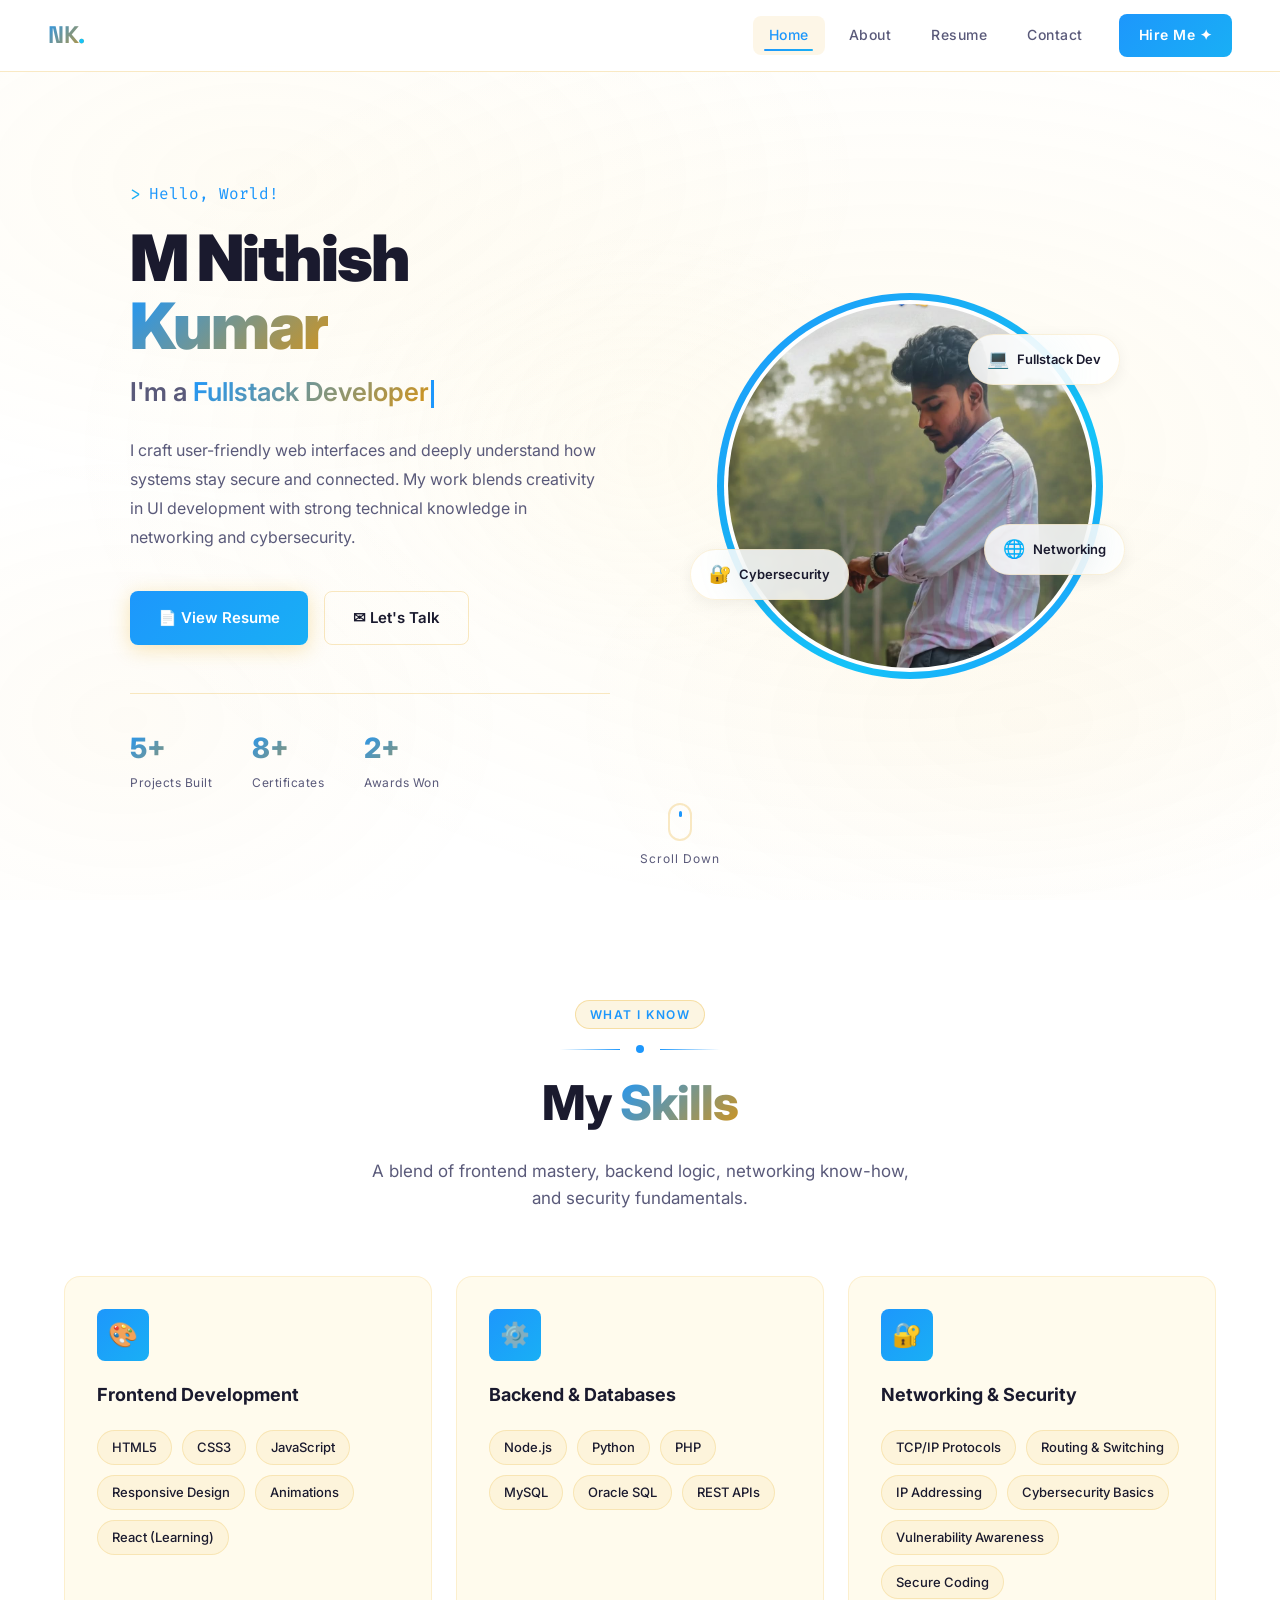
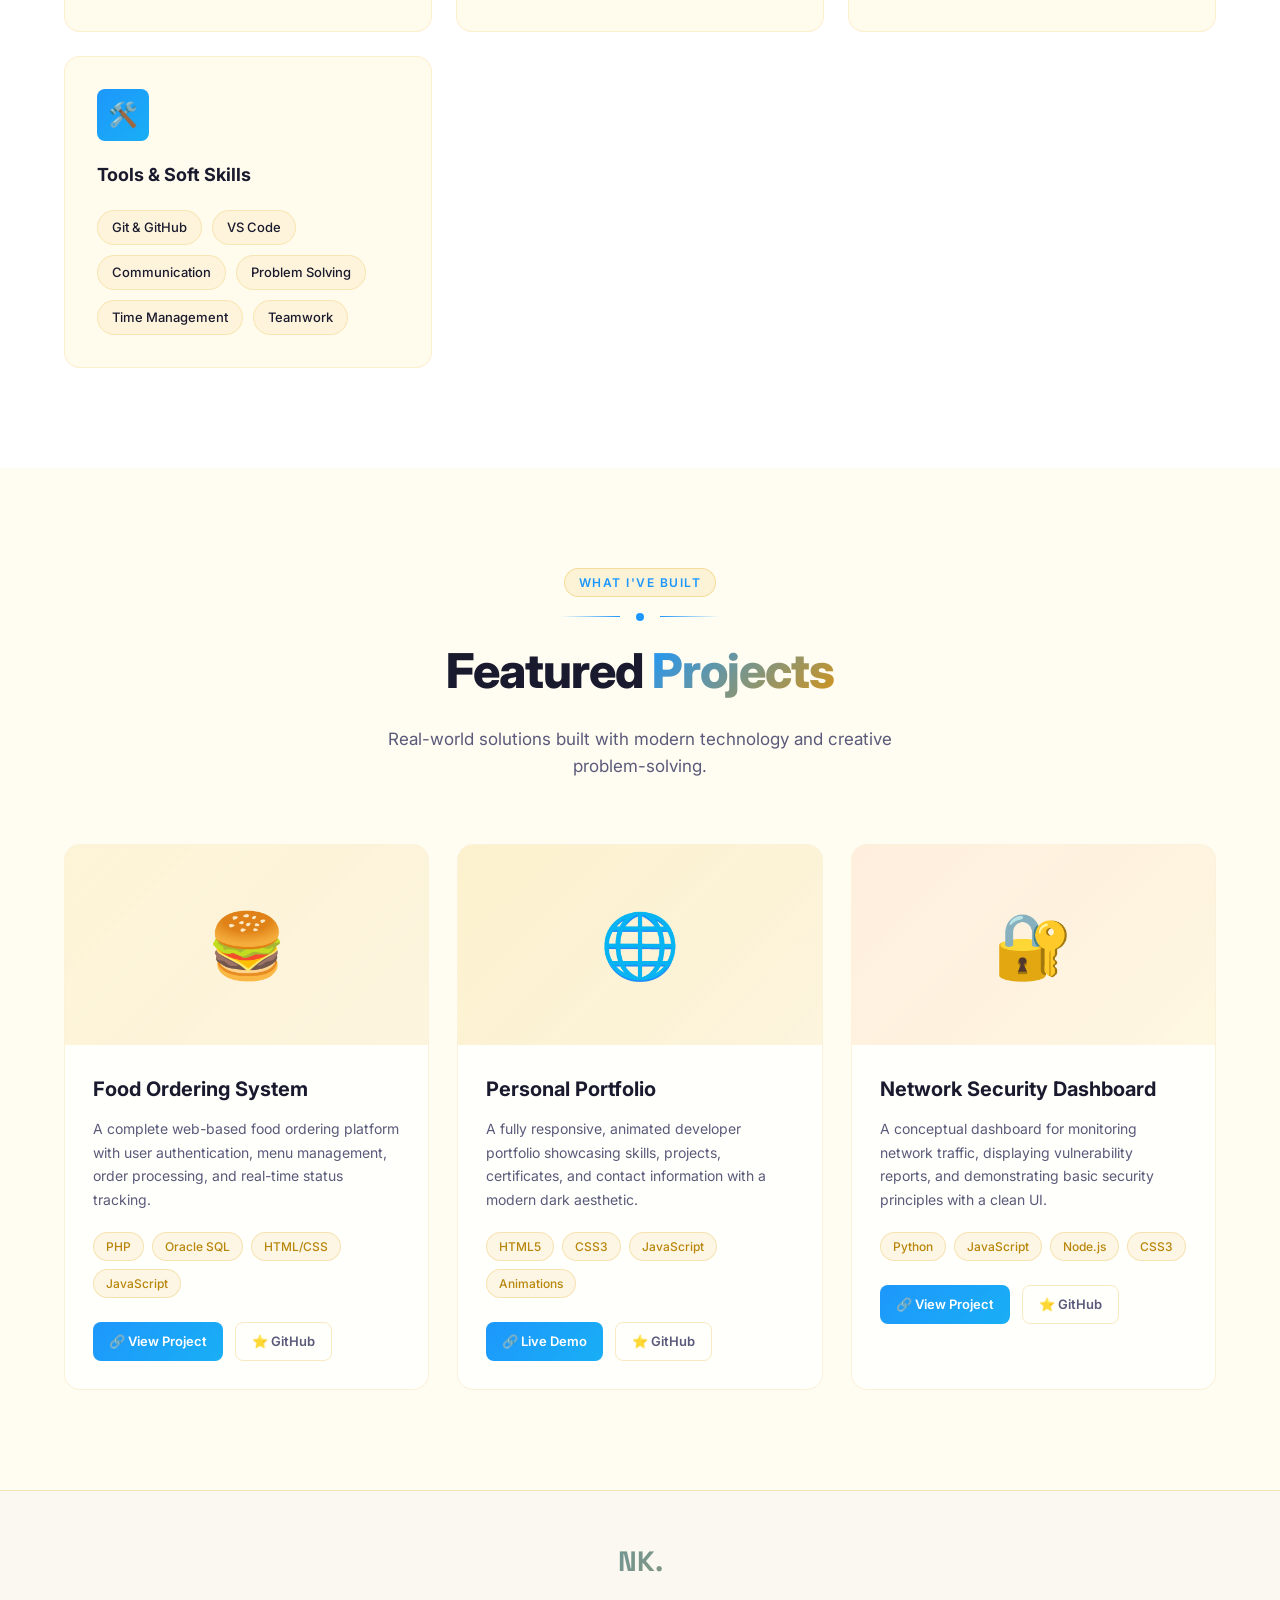
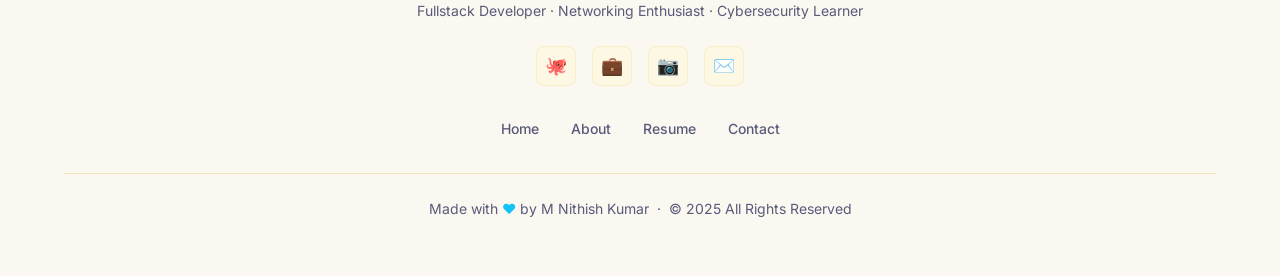
==== index.html @ 3837224a "first commit" ====
<!DOCTYPE html>
<html lang="en">

<head>
  <meta charset="UTF-8">
  <meta name="viewport" content="width=device-width, initial-scale=1.0">
  <title>Nithish Kumar — Fullstack Developer</title>
  <meta name="description"
    content="M Nithish Kumar — Fullstack Web Developer specializing in UI Development, Networking and Cybersecurity.">
  <link rel="stylesheet" href="css/style.css">
  <link rel="preconnect" href="https://fonts.googleapis.com">
  <link rel="preconnect" href="https://fonts.gstatic.com" crossorigin>
  <link
    href="https://fonts.googleapis.com/css2?family=Inter:wght@300;400;500;600;700;800;900&family=Space+Grotesk:wght@300;400;500;600;700&family=Fira+Code:wght@300;400;500&display=swap"
    rel="stylesheet">
</head>

<body>

  <div class="page-loader" id="loader">
    <div class="loader-ring"></div>
  </div>

  <header class="header" id="header">
    <div class="logo">NK<span>.</span></div>
    <nav class="navbar" id="navbar">
      <a href="index.html" class="active" id="nav-home">Home</a>
      <a href="html/about.html" id="nav-about">About</a>
      <a href="html/resume.html" id="nav-resume">Resume</a>
      <a href="html/contact.html" id="nav-contact">Contact</a>
      <a href="html/contact.html" class="nav-cta">Hire Me ✦</a>
    </nav>
    <div class="menu-toggle" id="menuToggle" onclick="toggleMenu()">
      <span></span><span></span><span></span>
    </div>
  </header>

  <!-- ── HERO ── -->
  <section class="hero" id="home">
    <div class="hero-bg"></div>
    <div class="container">
      <div class="hero-grid">

        <!-- Left: Content -->
        <div class="hero-content">
          <p class="hero-greeting">Hello, World!</p>
          <h1 class="hero-name">
            M Nithish<br>
            <span class="gradient-text">Kumar</span>
          </h1>
          <div class="hero-role">
            I'm a <span class="typed-text" id="typedText"></span><span class="cursor"></span>
          </div>
          <p class="hero-desc">
            I craft user-friendly web interfaces and deeply understand how systems stay secure and connected.
            My work blends creativity in UI development with strong technical knowledge in networking and cybersecurity.
          </p>
          <div class="hero-btns">
            <a href="html/resume.html" class="btn btn-primary">📄 View Resume</a>
            <a href="html/contact.html" class="btn btn-outline">✉ Let's Talk</a>
          </div>
          <div class="hero-stats">
            <div class="stat-item">
              <div class="stat-number">5+</div>
              <div class="stat-label">Projects Built</div>
            </div>
            <div class="stat-item">
              <div class="stat-number">8+</div>
              <div class="stat-label">Certificates</div>
            </div>
            <div class="stat-item">
              <div class="stat-number">2+</div>
              <div class="stat-label">Awards Won</div>
            </div>
          </div>
        </div>

        <!-- Right: Image -->
        <div class="hero-image-wrapper">
          <div class="hero-image-frame">
            <img src="img/WhatsApp Image 2025-12-09 at 8.07.12 PM.jpeg" alt="M Nithish Kumar">
            <div class="float-badge float-badge-1">
              <span class="badge-icon">💻</span> Fullstack Dev
            </div>
            <div class="float-badge float-badge-2">
              <span class="badge-icon">🔐</span> Cybersecurity
            </div>
            <div class="float-badge float-badge-3">
              <span class="badge-icon">🌐</span> Networking
            </div>
          </div>
        </div>

      </div>
    </div>

    <!-- Scroll indicator -->
    <div class="scroll-indicator">
      <div class="scroll-mouse">
        <div class="scroll-wheel"></div>
      </div>
      <span>Scroll Down</span>
    </div>
  </section>

  <!-- ── SKILLS ── -->
  <section class="section" id="skills">
    <div class="container">
      <div class="section-header reveal">
        <span class="tag">What I Know</span>
        <div class="section-line">
          <div class="section-dot"></div>
        </div>
        <h2>My <span class="gradient-text">Skills</span></h2>
        <p>A blend of frontend mastery, backend logic, networking know-how, and security fundamentals.</p>
      </div>

      <div class="skills-grid">
        <div class="skill-category reveal reveal-delay-1">
          <div class="skill-cat-icon">🎨</div>
          <h3>Frontend Development</h3>
          <div class="skill-items">
            <span class="skill-pill">HTML5</span>
            <span class="skill-pill">CSS3</span>
            <span class="skill-pill">JavaScript</span>
            <span class="skill-pill">Responsive Design</span>
            <span class="skill-pill">Animations</span>
            <span class="skill-pill">React (Learning)</span>
          </div>
        </div>

        <div class="skill-category reveal reveal-delay-2">
          <div class="skill-cat-icon">⚙️</div>
          <h3>Backend & Databases</h3>
          <div class="skill-items">
            <span class="skill-pill">Node.js</span>
            <span class="skill-pill">Python</span>
            <span class="skill-pill">PHP</span>
            <span class="skill-pill">MySQL</span>
            <span class="skill-pill">Oracle SQL</span>
            <span class="skill-pill">REST APIs</span>
          </div>
        </div>

        <div class="skill-category reveal reveal-delay-3">
          <div class="skill-cat-icon">🔐</div>
          <h3>Networking & Security</h3>
          <div class="skill-items">
            <span class="skill-pill">TCP/IP Protocols</span>
            <span class="skill-pill">Routing & Switching</span>
            <span class="skill-pill">IP Addressing</span>
            <span class="skill-pill">Cybersecurity Basics</span>
            <span class="skill-pill">Vulnerability Awareness</span>
            <span class="skill-pill">Secure Coding</span>
          </div>
        </div>

        <div class="skill-category reveal reveal-delay-4">
          <div class="skill-cat-icon">🛠️</div>
          <h3>Tools & Soft Skills</h3>
          <div class="skill-items">
            <span class="skill-pill">Git & GitHub</span>
            <span class="skill-pill">VS Code</span>
            <span class="skill-pill">Communication</span>
            <span class="skill-pill">Problem Solving</span>
            <span class="skill-pill">Time Management</span>
            <span class="skill-pill">Teamwork</span>
          </div>
        </div>
      </div>
    </div>
  </section>

  <!-- ── PROJECTS ── -->
  <section class="section projects-bg" id="projects">
    <div class="container">
      <div class="section-header reveal">
        <span class="tag">What I've Built</span>
        <div class="section-line">
          <div class="section-dot"></div>
        </div>
        <h2>Featured <span class="gradient-text">Projects</span></h2>
        <p>Real-world solutions built with modern technology and creative problem-solving.</p>
      </div>

      <div class="projects-grid">
        <div class="project-card reveal reveal-delay-1">
          <div class="project-card-header">🍔</div>
          <div class="project-card-body">
            <h3>Food Ordering System</h3>
            <p>A complete web-based food ordering platform with user authentication, menu management, order processing,
              and real-time status tracking.</p>
            <div class="project-tech">
              <span>PHP</span><span>Oracle SQL</span><span>HTML/CSS</span><span>JavaScript</span>
            </div>
            <div class="project-links">
              <a href="#" class="project-link primary">🔗 View Project</a>
              <a href="https://github.com/" target="_blank" class="project-link">⭐ GitHub</a>
            </div>
          </div>
        </div>

        <div class="project-card reveal reveal-delay-2">
          <div class="project-card-header"
            style="background: linear-gradient(135deg,rgba(245,200,66,0.25),rgba(230,168,23,0.1))">🌐</div>
          <div class="project-card-body">
            <h3>Personal Portfolio</h3>
            <p>A fully responsive, animated developer portfolio showcasing skills, projects, certificates, and contact
              information with a modern dark aesthetic.</p>
            <div class="project-tech">
              <span>HTML5</span><span>CSS3</span><span>JavaScript</span><span>Animations</span>
            </div>
            <div class="project-links">
              <a href="#" class="project-link primary">🔗 Live Demo</a>
              <a href="https://github.com/" target="_blank" class="project-link">⭐ GitHub</a>
            </div>
          </div>
        </div>

        <div class="project-card reveal reveal-delay-3">
          <div class="project-card-header"
            style="background: linear-gradient(135deg,rgba(255,170,100,0.2),rgba(245,200,66,0.1))">🔐</div>
          <div class="project-card-body">
            <h3>Network Security Dashboard</h3>
            <p>A conceptual dashboard for monitoring network traffic, displaying vulnerability reports, and
              demonstrating basic security principles with a clean UI.</p>
            <div class="project-tech">
              <span>Python</span><span>JavaScript</span><span>Node.js</span><span>CSS3</span>
            </div>
            <div class="project-links">
              <a href="#" class="project-link primary">🔗 View Project</a>
              <a href="https://github.com/" target="_blank" class="project-link">⭐ GitHub</a>
            </div>
          </div>
        </div>
      </div>
    </div>
  </section>

  <!-- ── FOOTER ── -->
  <footer class="footer">
    <div class="container">
      <div class="footer-logo">NK.</div>
      <p>Fullstack Developer · Networking Enthusiast · Cybersecurity Learner</p>
      <div class="footer-socials">
        <a href="https://github.com/" target="_blank" class="footer-social-link" title="GitHub">🐙</a>
        <a href="https://linkedin.com/" target="_blank" class="footer-social-link" title="LinkedIn">💼</a>
        <a href="https://instagram.com/" target="_blank" class="footer-social-link" title="Instagram">📷</a>
        <a href="mailto:nithishofficial09@gmail.com" class="footer-social-link" title="Email">✉️</a>
      </div>
      <nav class="footer-nav">
        <a href="index.html">Home</a>
        <a href="html/about.html">About</a>
        <a href="html/resume.html">Resume</a>
        <a href="html/contact.html">Contact</a>
      </nav>
      <div class="footer-bottom">
        <p>Made with <span>♥</span> by M Nithish Kumar &nbsp;·&nbsp; © 2025 All Rights Reserved</p>
      </div>
    </div>
  </footer>

  <script>
    // ── Page Loader ──
    window.addEventListener('load', () => {
      const loader = document.getElementById('loader');
      setTimeout(() => { loader.style.opacity = '0'; setTimeout(() => loader.remove(), 500); }, 400);
    });

    // ── Mobile Menu ──
    function toggleMenu() {
      const nav = document.getElementById('navbar');
      nav.classList.toggle('open');
    }

    // ── Typed Text ──
    const roles = ['Fullstack Developer', 'UI/UX Enthusiast', 'Network Engineer', 'Security Learner', 'Problem Solver'];
    let roleIdx = 0, charIdx = 0, isDeleting = false;
    function typeRole() {
      const el = document.getElementById('typedText');
      const current = roles[roleIdx];
      el.textContent = isDeleting ? current.substring(0, charIdx--) : current.substring(0, charIdx++);
      if (!isDeleting && charIdx > current.length) { isDeleting = true; setTimeout(typeRole, 1500); return; }
      if (isDeleting && charIdx < 0) { isDeleting = false; roleIdx = (roleIdx + 1) % roles.length; charIdx = 0; }
      setTimeout(typeRole, isDeleting ? 60 : 100);
    }
    typeRole();

    // ── Scroll Reveal ──
    const revealEls = document.querySelectorAll('.reveal');
    const observer = new IntersectionObserver((entries) => {
      entries.forEach(e => { if (e.isIntersecting) { e.target.classList.add('visible'); } });
    }, { threshold: 0.1 });
    revealEls.forEach(el => observer.observe(el));

    // ── Header Shadow on Scroll ──
    window.addEventListener('scroll', () => {
      const header = document.getElementById('header');
      header.style.boxShadow = window.scrollY > 10 ? '0 4px 30px rgba(0,0,0,0.4)' : '';
    });
  </script>
</body>

</html>
---- css/style.css ----
@import url('https://fonts.googleapis.com/css2?family=Inter:wght@300;400;500;600;700;800;900&family=Space+Grotesk:wght@300;400;500;600;700&family=Fira+Code:wght@300;400;500&display=swap');

/* ── Variables ── */
:root {
  --bg-primary: #ffffff;
  --bg-secondary: #fafaf5;
  --bg-card: rgba(0, 0, 0, 0.02);
  --accent: #1d97fc;
  --accent2: #19aff5;
  --accent3: #15c3f8;
  --text-primary: #1a1a2e;
  --text-muted: #5a5a7a;
  --border: rgba(230, 168, 23, 0.25);
  --glass: rgba(255, 248, 220, 0.5);
  --glass-border: rgba(230, 168, 23, 0.15);
  --shadow: 0 8px 32px rgba(230, 168, 23, 0.12);
  --shadow-hover: 0 20px 60px rgba(230, 168, 23, 0.2);
  --radius: 16px;
  --radius-sm: 8px;
  --transition: 0.3s cubic-bezier(0.4, 0, 0.2, 1);
}

/* ── Reset ── */
*,
*::before,
*::after {
  margin: 0;
  padding: 0;
  box-sizing: border-box;
}

html {
  scroll-behavior: smooth;
}

body {
  font-family: 'Inter', 'Space Grotesk', sans-serif;
  background: var(--bg-primary);
  color: var(--text-primary);
  line-height: 1.6;
  overflow-x: hidden;
}

/* ── Scrollbar ── */
::-webkit-scrollbar {
  width: 6px;
}

::-webkit-scrollbar-track {
  background: #fafaf5;
}

::-webkit-scrollbar-thumb {
  background: var(--accent);
  border-radius: 3px;
}

/* ── Selection ── */
::selection {
  background: rgba(230, 168, 23, 0.25);
  color: #1a1a2e;
}

/* ── Animated Background Particles ── */
body::before {
  content: '';
  position: fixed;
  inset: 0;
  background:
    radial-gradient(ellipse 80% 60% at 20% 20%, rgba(245, 200, 66, 0.06) 0%, transparent 60%),
    radial-gradient(ellipse 60% 50% at 80% 80%, rgba(230, 168, 23, 0.04) 0%, transparent 60%),
    radial-gradient(ellipse 40% 40% at 50% 50%, rgba(255, 248, 220, 0.08) 0%, transparent 60%);
  pointer-events: none;
  z-index: 0;
}

/* ── Utility ── */
.container {
  max-width: 1200px;
  margin: 0 auto;
  padding: 0 24px;
}

.section {
  padding: 100px 0;
  position: relative;
  z-index: 1;
}

.gradient-text {
  background: linear-gradient(135deg, var(--accent) 0%, #d4941a 100%);
  -webkit-background-clip: text;
  -webkit-text-fill-color: transparent;
  background-clip: text;
}

.tag {
  display: inline-block;
  padding: 4px 14px;
  border-radius: 50px;
  font-size: 12px;
  font-weight: 600;
  letter-spacing: 1.5px;
  text-transform: uppercase;
  background: rgba(230, 168, 23, 0.12);
  color: var(--accent);
  border: 1px solid rgba(230, 168, 23, 0.3);
  margin-bottom: 16px;
}

   /* HEADER / NAVBAR */
.header {
  position: fixed;
  top: 0;
  left: 0;
  right: 0;
  z-index: 1000;
  height: 72px;
  display: flex;
  align-items: center;
  justify-content: space-between;
  padding: 0 48px;
  background: rgba(255, 255, 255, 0.88);
  backdrop-filter: blur(20px);
  -webkit-backdrop-filter: blur(20px);
  border-bottom: 1px solid var(--border);
  transition: var(--transition);
}

.logo {
  font-family: 'Space Grotesk', sans-serif;
  font-size: 24px;
  font-weight: 700;
  letter-spacing: -0.5px;
  background: linear-gradient(135deg, var(--accent), #d4941a);
  -webkit-background-clip: text;
  -webkit-text-fill-color: transparent;
  background-clip: text;
  cursor: pointer;
}

.logo span {
  color: var(--accent3);
  -webkit-text-fill-color: var(--accent3);
}

.navbar {
  display: flex;
  align-items: center;
  gap: 8px;
}

.navbar a {
  text-decoration: none;
  font-size: 14px;
  font-weight: 500;
  color: var(--text-muted);
  letter-spacing: 0.5px;
  padding: 8px 16px;
  border-radius: var(--radius-sm);
  transition: var(--transition);
  position: relative;
}

.navbar a::after {
  content: '';
  position: absolute;
  bottom: 4px;
  left: 50%;
  right: 50%;
  height: 2px;
  background: linear-gradient(90deg, var(--accent), var(--accent2));
  border-radius: 1px;
  transition: var(--transition);
}

.navbar a:hover {
  color: var(--text-primary);
  background: rgba(230, 168, 23, 0.08);
}

.navbar a:hover::after {
  left: 16%;
  right: 16%;
}

.nav-cta {
  margin-left: 12px;
  padding: 10px 20px !important;
  background: linear-gradient(135deg, var(--accent), var(--accent2)) !important;
  color: #fff !important;
  border-radius: var(--radius-sm) !important;
  font-weight: 600 !important;
}

.nav-cta:hover {
  box-shadow: 0 4px 20px rgba(230, 168, 23, 0.4) !important;
  transform: translateY(-1px);
}

.nav-cta::after {
  display: none !important;
}

/* ── Mobile Menu Toggle ── */
.menu-toggle {
  display: none;
  flex-direction: column;
  gap: 5px;
  cursor: pointer;
  padding: 4px;
}

.menu-toggle span {
  display: block;
  width: 24px;
  height: 2px;
  background: var(--text-primary);
  border-radius: 2px;
  transition: var(--transition);
}

   /* HERO SECTION */
.hero {
  min-height: 100vh;
  display: flex;
  align-items: center;
  position: relative;
  overflow: hidden;
  padding-top: 72px;
}

.hero-bg {
  position: absolute;
  inset: 0;
  background:
    radial-gradient(ellipse 100% 80% at 70% 50%, rgba(245, 200, 66, 0.08) 0%, transparent 65%),
    radial-gradient(ellipse 60% 60% at 10% 80%, rgba(230, 168, 23, 0.04) 0%, transparent 50%);
}

.hero-grid {
  display: grid;
  grid-template-columns: 1fr 1fr;
  gap: 60px;
  align-items: center;
  position: relative;
  z-index: 2;
}

.hero-content {
  animation: fadeSlideUp 0.8s ease both;
}

.hero-greeting {
  font-family: 'Fira Code', monospace;
  font-size: 16px;
  color: var(--accent);
  margin-bottom: 16px;
  display: flex;
  align-items: center;
  gap: 8px;
}

.hero-greeting::before {
  content: '>';
  color: var(--accent2);
  font-size: 18px;
  animation: blink 1s step-end infinite;
}

.hero-name {
  font-size: clamp(36px, 5vw, 64px);
  font-weight: 900;
  line-height: 1.05;
  letter-spacing: -2px;
  margin-bottom: 12px;
}

.hero-role {
  font-size: clamp(18px, 2.5vw, 26px);
  font-weight: 600;
  color: var(--text-muted);
  margin-bottom: 24px;
  min-height: 38px;
}

.hero-role .typed-text {
  background: linear-gradient(135deg, var(--accent), #d4941a);
  -webkit-background-clip: text;
  -webkit-text-fill-color: transparent;
  background-clip: text;
}

.cursor {
  display: inline-block;
  width: 3px;
  height: 1.1em;
  background: var(--accent);
  margin-left: 2px;
  vertical-align: middle;
  animation: blink 0.8s step-end infinite;
}

.hero-desc {
  color: var(--text-muted);
  font-size: 16px;
  line-height: 1.8;
  max-width: 480px;
  margin-bottom: 40px;
}

.hero-btns {
  display: flex;
  gap: 16px;
  flex-wrap: wrap;
}

.btn {
  display: inline-flex;
  align-items: center;
  gap: 8px;
  padding: 14px 28px;
  border-radius: var(--radius-sm);
  font-size: 15px;
  font-weight: 600;
  cursor: pointer;
  transition: var(--transition);
  text-decoration: none;
  border: none;
  outline: none;
}

.btn-primary {
  background: linear-gradient(135deg, var(--accent), var(--accent2));
  color: #fff;
  box-shadow: 0 4px 20px rgba(230, 168, 23, 0.3);
}

.btn-primary:hover {
  transform: translateY(-3px);
  box-shadow: 0 8px 30px rgba(230, 168, 23, 0.45);
}

.btn-outline {
  background: transparent;
  color: var(--text-primary);
  border: 1.5px solid var(--border);
}

.btn-outline:hover {
  border-color: var(--accent);
  color: var(--accent);
  transform: translateY(-3px);
}

/* Hero Stats */
.hero-stats {
  display: flex;
  gap: 40px;
  margin-top: 48px;
  padding-top: 32px;
  border-top: 1px solid var(--border);
}

.stat-item {}

.stat-number {
  font-size: 28px;
  font-weight: 800;
  background: linear-gradient(135deg, var(--accent), #d4941a);
  -webkit-background-clip: text;
  -webkit-text-fill-color: transparent;
  background-clip: text;
}

.stat-label {
  font-size: 12px;
  color: var(--text-muted);
  letter-spacing: 0.5px;
  margin-top: 2px;
}

/* Hero Image */
.hero-image-wrapper {
  display: flex;
  justify-content: center;
  align-items: center;
  animation: fadeSlideLeft 0.8s 0.2s ease both;
}

.hero-image-frame {
  position: relative;
  width: 380px;
  height: 380px;
}

.hero-image-frame::before {
  content: '';
  position: absolute;
  inset: -3px;
  background: linear-gradient(135deg, var(--accent), var(--accent2), var(--accent3), var(--accent));
  border-radius: 50%;
  animation: rotateGrad 4s linear infinite;
  z-index: 0;
}

.hero-image-frame::after {
  content: '';
  position: absolute;
  inset: 4px;
  background: var(--bg-primary);
  border-radius: 50%;
  z-index: 1;
}

.hero-image-frame img {
  position: absolute;
  inset: 8px;
  width: calc(100% - 16px);
  height: calc(100% - 16px);
  object-fit: cover;
  border-radius: 50%;
  z-index: 2;
}

/* Floating badges */
.float-badge {
  position: absolute;
  background: rgba(255, 255, 255, 0.85);
  backdrop-filter: blur(20px);
  border: 1px solid var(--glass-border);
  border-radius: 50px;
  padding: 10px 18px;
  font-size: 13px;
  font-weight: 600;
  display: flex;
  align-items: center;
  gap: 8px;
  z-index: 10;
  animation: floatBadge 3s ease-in-out infinite;
  box-shadow: 0 4px 16px rgba(0, 0, 0, 0.06);
  color: var(--text-primary);
}

.float-badge-1 {
  top: 10%;
  right: -20px;
  animation-delay: 0s;
}

.float-badge-2 {
  bottom: 20%;
  left: -30px;
  animation-delay: 1s;
}

.float-badge-3 {
  top: 60%;
  right: -25px;
  animation-delay: 2s;
}

.float-badge .badge-icon {
  font-size: 18px;
}

/* ── Scroll Indicator ── */
.scroll-indicator {
  position: absolute;
  bottom: 32px;
  left: 50%;
  transform: translateX(-50%);
  display: flex;
  flex-direction: column;
  align-items: center;
  gap: 8px;
  color: var(--text-muted);
  font-size: 12px;
  letter-spacing: 1px;
  animation: fadeInUp 1s 1.5s both;
}

.scroll-mouse {
  width: 24px;
  height: 38px;
  border: 2px solid var(--border);
  border-radius: 12px;
  display: flex;
  justify-content: center;
  padding-top: 6px;
}

.scroll-wheel {
  width: 3px;
  height: 6px;
  background: var(--accent);
  border-radius: 2px;
  animation: scrollWheel 2s ease-in-out infinite;
}

   /* SECTION HEADERS */
.section-header {
  text-align: center;
  margin-bottom: 64px;
}

.section-header h2 {
  font-size: clamp(28px, 4vw, 48px);
  font-weight: 800;
  letter-spacing: -1px;
  margin-bottom: 16px;
}

.section-header p {
  color: var(--text-muted);
  font-size: 17px;
  max-width: 560px;
  margin: 0 auto;
}

.section-line {
  display: flex;
  align-items: center;
  justify-content: center;
  gap: 16px;
  margin-bottom: 12px;
}

.section-line::before,
.section-line::after {
  content: '';
  height: 1px;
  width: 60px;
  background: linear-gradient(90deg, transparent, var(--accent));
}

.section-line::after {
  background: linear-gradient(90deg, var(--accent), transparent);
}

.section-dot {
  width: 8px;
  height: 8px;
  border-radius: 50%;
  background: var(--accent);
}

   /* SKILLS SECTION */
.skills-grid {
  display: grid;
  grid-template-columns: repeat(auto-fit, minmax(300px, 1fr));
  gap: 24px;
}

.skill-category {
  background: var(--glass);
  border: 1px solid var(--glass-border);
  border-radius: var(--radius);
  padding: 32px;
  backdrop-filter: blur(10px);
  transition: var(--transition);
}

.skill-category:hover {
  border-color: var(--accent);
  transform: translateY(-6px);
  box-shadow: var(--shadow-hover);
}

.skill-cat-icon {
  width: 52px;
  height: 52px;
  background: linear-gradient(135deg, var(--accent), var(--accent2));
  border-radius: var(--radius-sm);
  display: flex;
  align-items: center;
  justify-content: center;
  font-size: 24px;
  margin-bottom: 20px;
}

.skill-category h3 {
  font-size: 18px;
  font-weight: 700;
  margin-bottom: 20px;
}

.skill-items {
  display: flex;
  flex-wrap: wrap;
  gap: 10px;
}

.skill-pill {
  padding: 6px 14px;
  border-radius: 50px;
  font-size: 13px;
  font-weight: 500;
  background: rgba(230, 168, 23, 0.08);
  color: var(--text-primary);
  border: 1px solid rgba(230, 168, 23, 0.2);
  transition: var(--transition);
}

.skill-pill:hover {
  background: rgba(230, 168, 23, 0.18);
  border-color: var(--accent);
  transform: translateY(-2px);
}

/* ================================================================
   PROJECTS SECTION
   ================================================================ */
.projects-bg {
  background: rgba(255, 248, 220, 0.4);
}

.projects-grid {
  display: grid;
  grid-template-columns: repeat(auto-fit, minmax(340px, 1fr));
  gap: 28px;
}

.project-card {
  background: rgba(255, 255, 255, 0.8);
  border: 1px solid var(--glass-border);
  border-radius: var(--radius);
  overflow: hidden;
  transition: var(--transition);
  position: relative;
}

.project-card:hover {
  transform: translateY(-8px);
  box-shadow: var(--shadow-hover);
  border-color: var(--accent);
}

.project-card-header {
  height: 200px;
  background: linear-gradient(135deg, rgba(245, 200, 66, 0.2), rgba(230, 168, 23, 0.1));
  display: flex;
  align-items: center;
  justify-content: center;
  font-size: 64px;
  position: relative;
  overflow: hidden;
}

.project-card-header::before {
  content: '';
  position: absolute;
  inset: 0;
  background: linear-gradient(135deg, transparent, rgba(245, 200, 66, 0.05));
}

.project-card-body {
  padding: 28px;
}

.project-card-body h3 {
  font-size: 20px;
  font-weight: 700;
  margin-bottom: 12px;
}

.project-card-body p {
  color: var(--text-muted);
  font-size: 14px;
  line-height: 1.7;
  margin-bottom: 20px;
}

.project-tech {
  display: flex;
  flex-wrap: wrap;
  gap: 8px;
  margin-bottom: 24px;
}

.project-tech span {
  padding: 4px 12px;
  border-radius: 50px;
  font-size: 12px;
  font-weight: 500;
  background: rgba(230, 168, 23, 0.1);
  color: #b8860b;
  border: 1px solid rgba(230, 168, 23, 0.25);
}

.project-links {
  display: flex;
  gap: 12px;
}

.project-link {
  display: inline-flex;
  align-items: center;
  gap: 6px;
  padding: 8px 16px;
  border-radius: var(--radius-sm);
  font-size: 13px;
  font-weight: 600;
  text-decoration: none;
  transition: var(--transition);
  border: 1px solid var(--border);
  color: var(--text-muted);
}

.project-link:hover {
  border-color: var(--accent);
  color: var(--accent);
}

.project-link.primary {
  background: linear-gradient(135deg, var(--accent), var(--accent2));
  color: white;
  border: none;
}

.project-link.primary:hover {
  box-shadow: 0 4px 20px rgba(230, 168, 23, 0.35);
  transform: translateY(-2px);
}

/* ================================================================
   CERTIFICATES SECTION
   ================================================================ */
.certs-grid {
  display: grid;
  grid-template-columns: repeat(auto-fill, minmax(280px, 1fr));
  gap: 24px;
}

.cert-card {
  background: rgba(255, 255, 255, 0.8);
  border: 1px solid var(--glass-border);
  border-radius: var(--radius);
  padding: 28px;
  display: flex;
  flex-direction: column;
  gap: 16px;
  transition: var(--transition);
  position: relative;
  overflow: hidden;
}

.cert-card::before {
  content: '';
  position: absolute;
  top: 0;
  left: 0;
  width: 4px;
  height: 100%;
  background: linear-gradient(180deg, var(--accent), var(--accent2));
  opacity: 0;
  transition: var(--transition);
}

.cert-card:hover {
  transform: translateY(-6px);
  box-shadow: var(--shadow-hover);
  border-color: var(--accent);
}

.cert-card:hover::before {
  opacity: 1;
}

.cert-icon {
  width: 56px;
  height: 56px;
  border-radius: var(--radius-sm);
  object-fit: cover;
  background: rgba(230, 168, 23, 0.1);
  display: flex;
  align-items: center;
  justify-content: center;
  font-size: 28px;
  overflow: hidden;
}

.cert-icon img {
  width: 100%;
  height: 100%;
  object-fit: cover;
}

.cert-card h3 {
  font-size: 16px;
  font-weight: 700;
}

.cert-card .cert-uni {
  font-size: 13px;
  color: var(--accent);
  font-weight: 500;
}

.cert-card .cert-detail {
  font-size: 13px;
  color: var(--text-muted);
}

.cert-badge {
  align-self: flex-start;
  padding: 4px 12px;
  border-radius: 50px;
  font-size: 11px;
  font-weight: 700;
  letter-spacing: 0.5px;
  text-transform: uppercase;
}

.badge-gold {
  background: rgba(230, 168, 23, 0.15);
  color: #b8860b;
  border: 1px solid rgba(230, 168, 23, 0.35);
}

.badge-silver {
  background: rgba(120, 120, 120, 0.12);
  color: #666;
  border: 1px solid rgba(120, 120, 120, 0.3);
}

.badge-event {
  background: rgba(255, 107, 107, 0.12);
  color: var(--accent3);
  border: 1px solid rgba(255, 107, 107, 0.3);
}

/* ================================================================
   RESUME (TIMELINE)
   ================================================================ */
.resume-grid {
  display: grid;
  grid-template-columns: 1fr 1fr;
  gap: 48px;
}

.resume-column h3 {
  font-size: 22px;
  font-weight: 700;
  margin-bottom: 32px;
  display: flex;
  align-items: center;
  gap: 12px;
}

.resume-column h3 .col-icon {
  width: 40px;
  height: 40px;
  background: linear-gradient(135deg, var(--accent), var(--accent2));
  border-radius: var(--radius-sm);
  display: flex;
  align-items: center;
  justify-content: center;
  font-size: 18px;
}

.timeline {
  position: relative;
}

.timeline::before {
  content: '';
  position: absolute;
  left: 16px;
  top: 0;
  bottom: 0;
  width: 2px;
  background: linear-gradient(180deg, var(--accent), var(--accent2), transparent);
}

.timeline-item {
  position: relative;
  padding-left: 52px;
  margin-bottom: 32px;
}

.timeline-dot {
  position: absolute;
  left: 8px;
  top: 4px;
  width: 18px;
  height: 18px;
  border-radius: 50%;
  background: linear-gradient(135deg, var(--accent), var(--accent2));
  border: 3px solid var(--bg-primary);
  z-index: 1;
}

.timeline-card {
  background: rgba(255, 255, 255, 0.8);
  border: 1px solid var(--glass-border);
  border-radius: var(--radius-sm);
  padding: 20px;
  transition: var(--transition);
}

.timeline-card:hover {
  border-color: var(--accent);
  transform: translateX(4px);
}

.timeline-date {
  font-size: 12px;
  color: var(--accent);
  font-weight: 600;
  letter-spacing: 0.5px;
  margin-bottom: 6px;
  font-family: 'Fira Code', monospace;
}

.timeline-card h4 {
  font-size: 16px;
  font-weight: 700;
  margin-bottom: 4px;
}

.timeline-card .tl-org {
  font-size: 14px;
  color: #b8860b;
  margin-bottom: 8px;
}

.timeline-card p {
  font-size: 13px;
  color: var(--text-muted);
  line-height: 1.6;
}

/* Download Resume Button */
.resume-download {
  text-align: center;
  margin-top: 60px;
}

.btn-download {
  display: inline-flex;
  align-items: center;
  gap: 10px;
  padding: 16px 36px;
  background: linear-gradient(135deg, var(--accent), var(--accent2));
  color: white;
  border-radius: var(--radius-sm);
  font-size: 16px;
  font-weight: 700;
  text-decoration: none;
  border: none;
  cursor: pointer;
  transition: var(--transition);
  box-shadow: 0 4px 24px rgba(230, 168, 23, 0.3);
}

.btn-download:hover {
  transform: translateY(-4px);
  box-shadow: 0 8px 40px rgba(230, 168, 23, 0.45);
}

/* ================================================================
   CONTACT PAGE
   ================================================================ */
.contact-grid {
  display: grid;
  grid-template-columns: 1fr 1.4fr;
  gap: 48px;
  align-items: start;
}

.contact-info {}

.contact-info h3 {
  font-size: 28px;
  font-weight: 800;
  margin-bottom: 16px;
}

.contact-info p {
  color: var(--text-muted);
  font-size: 16px;
  line-height: 1.8;
  margin-bottom: 40px;
}

.contact-item {
  display: flex;
  align-items: center;
  gap: 16px;
  margin-bottom: 24px;
  padding: 18px 20px;
  background: rgba(255, 248, 220, 0.5);
  border: 1px solid var(--glass-border);
  border-radius: var(--radius-sm);
  transition: var(--transition);
}

.contact-item:hover {
  border-color: var(--accent);
  transform: translateX(4px);
}

.contact-item-icon {
  width: 44px;
  height: 44px;
  background: linear-gradient(135deg, var(--accent), var(--accent2));
  border-radius: var(--radius-sm);
  display: flex;
  align-items: center;
  justify-content: center;
  font-size: 20px;
  flex-shrink: 0;
}

.contact-item-text {}

.contact-item-text .ci-label {
  font-size: 12px;
  color: var(--text-muted);
  letter-spacing: 0.5px;
  text-transform: uppercase;
}

.contact-item-text .ci-value {
  font-size: 15px;
  font-weight: 600;
  color: var(--text-primary);
}

/* Social Grid */
.social-grid {
  display: flex;
  gap: 12px;
  margin-top: 32px;
  flex-wrap: wrap;
}

.social-btn {
  display: flex;
  align-items: center;
  gap: 8px;
  padding: 12px 20px;
  background: rgba(255, 248, 220, 0.5);
  border: 1px solid var(--glass-border);
  border-radius: var(--radius-sm);
  text-decoration: none;
  color: var(--text-muted);
  font-size: 14px;
  font-weight: 600;
  transition: var(--transition);
}

.social-btn:hover {
  border-color: var(--accent);
  color: var(--accent);
  transform: translateY(-2px);
}

.social-btn .s-icon {
  font-size: 20px;
}

/* Contact Form */
.contact-form {
  background: rgba(255, 248, 220, 0.4);
  border: 1px solid var(--glass-border);
  border-radius: var(--radius);
  padding: 40px;
  backdrop-filter: blur(10px);
}

.form-group {
  margin-bottom: 24px;
}

.form-group label {
  display: block;
  font-size: 13px;
  font-weight: 600;
  color: var(--text-muted);
  letter-spacing: 0.5px;
  text-transform: uppercase;
  margin-bottom: 8px;
}

.form-control {
  width: 100%;
  padding: 14px 16px;
  background: rgba(255, 255, 255, 0.8);
  border: 1px solid var(--glass-border);
  border-radius: var(--radius-sm);
  color: var(--text-primary);
  font-size: 15px;
  font-family: 'Inter', sans-serif;
  outline: none;
  transition: var(--transition);
  resize: vertical;
}

.form-control:focus {
  border-color: var(--accent);
  box-shadow: 0 0 0 3px rgba(230, 168, 23, 0.12);
  background: rgba(255, 255, 255, 1);
}

.form-control::placeholder {
  color: var(--text-muted);
  opacity: 0.6;
}

.form-row {
  display: grid;
  grid-template-columns: 1fr 1fr;
  gap: 20px;
}

.btn-submit {
  width: 100%;
  padding: 16px;
  background: linear-gradient(135deg, var(--accent), var(--accent2));
  color: white;
  border: none;
  border-radius: var(--radius-sm);
  font-size: 16px;
  font-weight: 700;
  cursor: pointer;
  transition: var(--transition);
  display: flex;
  align-items: center;
  justify-content: center;
  gap: 8px;
  box-shadow: 0 4px 20px rgba(230, 168, 23, 0.25);
}

.btn-submit:hover {
  transform: translateY(-3px);
  box-shadow: 0 8px 32px rgba(230, 168, 23, 0.4);
}

.btn-submit:active {
  transform: translateY(0);
}

/* ================================================================
   ABOUT PAGE
   ================================================================ */
.about-grid {
  display: grid;
  grid-template-columns: 1fr 1.2fr;
  gap: 64px;
  align-items: center;
}

.about-image-col {
  display: flex;
  justify-content: center;
}

.about-img-frame {
  position: relative;
  width: 320px;
  height: 380px;
}

.about-img-frame img {
  width: 100%;
  height: 100%;
  object-fit: cover;
  border-radius: var(--radius);
  position: relative;
  z-index: 2;
}

.about-img-frame::before {
  content: '';
  position: absolute;
  top: 16px;
  left: 16px;
  right: -16px;
  bottom: -16px;
  border: 2px solid var(--accent);
  border-radius: var(--radius);
  z-index: 1;
}

.about-content .tag {
  margin-bottom: 12px;
}

.about-content h2 {
  font-size: 36px;
  font-weight: 800;
  letter-spacing: -1px;
  margin-bottom: 20px;
}

.about-content p {
  color: var(--text-muted);
  font-size: 16px;
  line-height: 1.9;
  margin-bottom: 20px;
}

.about-highlights {
  display: flex;
  flex-direction: column;
  gap: 12px;
  margin-top: 28px;
}

.highlight-item {
  display: flex;
  align-items: center;
  gap: 12px;
  font-size: 15px;
}

.highlight-item::before {
  content: '▸';
  color: var(--accent);
  font-size: 14px;
  flex-shrink: 0;
}

/* ================================================================
   FOOTER
   ================================================================ */
.footer {
  background: #faf8f0;
  border-top: 1px solid var(--border);
  padding: 48px 0 32px;
  text-align: center;
}

.footer-logo {
  font-family: 'Space Grotesk', sans-serif;
  font-size: 28px;
  font-weight: 800;
  background: linear-gradient(135deg, var(--accent), #d4941a);
  -webkit-background-clip: text;
  -webkit-text-fill-color: transparent;
  background-clip: text;
  margin-bottom: 16px;
}

.footer p {
  color: var(--text-muted);
  font-size: 14px;
  margin-bottom: 24px;
}

.footer-socials {
  display: flex;
  justify-content: center;
  gap: 16px;
  margin-bottom: 32px;
}

.footer-social-link {
  width: 40px;
  height: 40px;
  background: rgba(255, 248, 220, 0.6);
  border: 1px solid var(--glass-border);
  border-radius: var(--radius-sm);
  display: flex;
  align-items: center;
  justify-content: center;
  text-decoration: none;
  font-size: 18px;
  transition: var(--transition);
}

.footer-social-link:hover {
  border-color: var(--accent);
  transform: translateY(-3px);
}

.footer-nav {
  display: flex;
  justify-content: center;
  gap: 32px;
  margin-bottom: 32px;
  flex-wrap: wrap;
}

.footer-nav a {
  text-decoration: none;
  color: var(--text-muted);
  font-size: 14px;
  font-weight: 500;
  transition: var(--transition);
}

.footer-nav a:hover {
  color: var(--accent);
}

.footer-bottom {
  border-top: 1px solid var(--border);
  padding-top: 24px;
  color: var(--text-muted);
  font-size: 13px;
}

.footer-bottom span {
  color: var(--accent3);
}

/* ================================================================
   ANIMATIONS
   ================================================================ */
@keyframes fadeSlideUp {
  from {
    opacity: 0;
    transform: translateY(30px);
  }

  to {
    opacity: 1;
    transform: translateY(0);
  }
}

@keyframes fadeSlideLeft {
  from {
    opacity: 0;
    transform: translateX(30px);
  }

  to {
    opacity: 1;
    transform: translateX(0);
  }
}

@keyframes fadeInUp {
  from {
    opacity: 0;
    transform: translateY(20px);
  }

  to {
    opacity: 1;
    transform: translateY(0);
  }
}

@keyframes rotateGrad {
  from {
    transform: rotate(0deg);
  }

  to {
    transform: rotate(360deg);
  }
}

@keyframes floatBadge {

  0%,
  100% {
    transform: translateY(0);
  }

  50% {
    transform: translateY(-8px);
  }
}

@keyframes blink {

  0%,
  100% {
    opacity: 1;
  }

  50% {
    opacity: 0;
  }
}

@keyframes scrollWheel {
  0% {
    transform: translateY(0);
    opacity: 1;
  }

  100% {
    transform: translateY(10px);
    opacity: 0;
  }
}

@keyframes pulse {

  0%,
  100% {
    box-shadow: 0 0 0 0 rgba(230, 168, 23, 0.4);
  }

  50% {
    box-shadow: 0 0 0 15px rgba(230, 168, 23, 0);
  }
}

/* Entrance animation classes (triggered by JS IntersectionObserver) */
.reveal {
  opacity: 0;
  transform: translateY(40px);
  transition: opacity 0.7s ease, transform 0.7s ease;
}

.reveal.visible {
  opacity: 1;
  transform: translateY(0);
}

.reveal-delay-1 {
  transition-delay: 0.1s;
}

.reveal-delay-2 {
  transition-delay: 0.2s;
}

.reveal-delay-3 {
  transition-delay: 0.3s;
}

.reveal-delay-4 {
  transition-delay: 0.4s;
}

/* ================================================================
   RESPONSIVE
   ================================================================ */
@media (max-width: 1024px) {
  .resume-grid {
    grid-template-columns: 1fr;
  }

  .contact-grid {
    grid-template-columns: 1fr;
  }

  .about-grid {
    grid-template-columns: 1fr;
  }

  .about-image-col {
    order: -1;
  }

  .hero-grid {
    grid-template-columns: 1fr;
    text-align: center;
  }

  .hero-image-wrapper {
    order: -1;
  }

  .hero-image-frame {
    width: 280px;
    height: 280px;
  }

  .hero-desc {
    margin: 0 auto 40px;
  }

  .hero-btns {
    justify-content: center;
  }

  .hero-stats {
    justify-content: center;
  }
}

@media (max-width: 768px) {
  .header {
    padding: 0 24px;
  }

  .navbar {
    display: none;
    flex-direction: column;
    position: absolute;
    top: 72px;
    left: 0;
    right: 0;
    background: rgba(255, 255, 255, 0.98);
    border-bottom: 1px solid var(--border);
    padding: 24px;
    gap: 4px;
  }

  .navbar.open {
    display: flex;
  }

  .menu-toggle {
    display: flex;
  }

  .form-row {
    grid-template-columns: 1fr;
  }

  .hero-stats {
    flex-wrap: wrap;
    gap: 24px;
  }

  .projects-grid {
    grid-template-columns: 1fr;
  }

  .section {
    padding: 70px 0;
  }
}

@media (max-width: 480px) {
  .hero-image-frame {
    width: 220px;
    height: 220px;
  }

  .float-badge {
    display: none;
  }

  .contact-form {
    padding: 24px 20px;
  }
}

/* ================================================================
   PAGE TRANSITIONS
   ================================================================ */
.page-loader {
  position: fixed;
  inset: 0;
  background: var(--bg-primary);
  z-index: 9999;
  display: flex;
  align-items: center;
  justify-content: center;
  transition: opacity 0.5s ease;
}

.loader-ring {
  width: 50px;
  height: 50px;
  border: 3px solid var(--border);
  border-top-color: var(--accent);
  border-radius: 50%;
  animation: spin 0.8s linear infinite;
}

@keyframes spin {
  to {
    transform: rotate(360deg);
  }
}

/* Active nav link */
.navbar a.active {
  color: var(--accent);
  background: rgba(230, 168, 23, 0.1);
}

.navbar a.active::after {
  left: 16%;
  right: 16%;
}
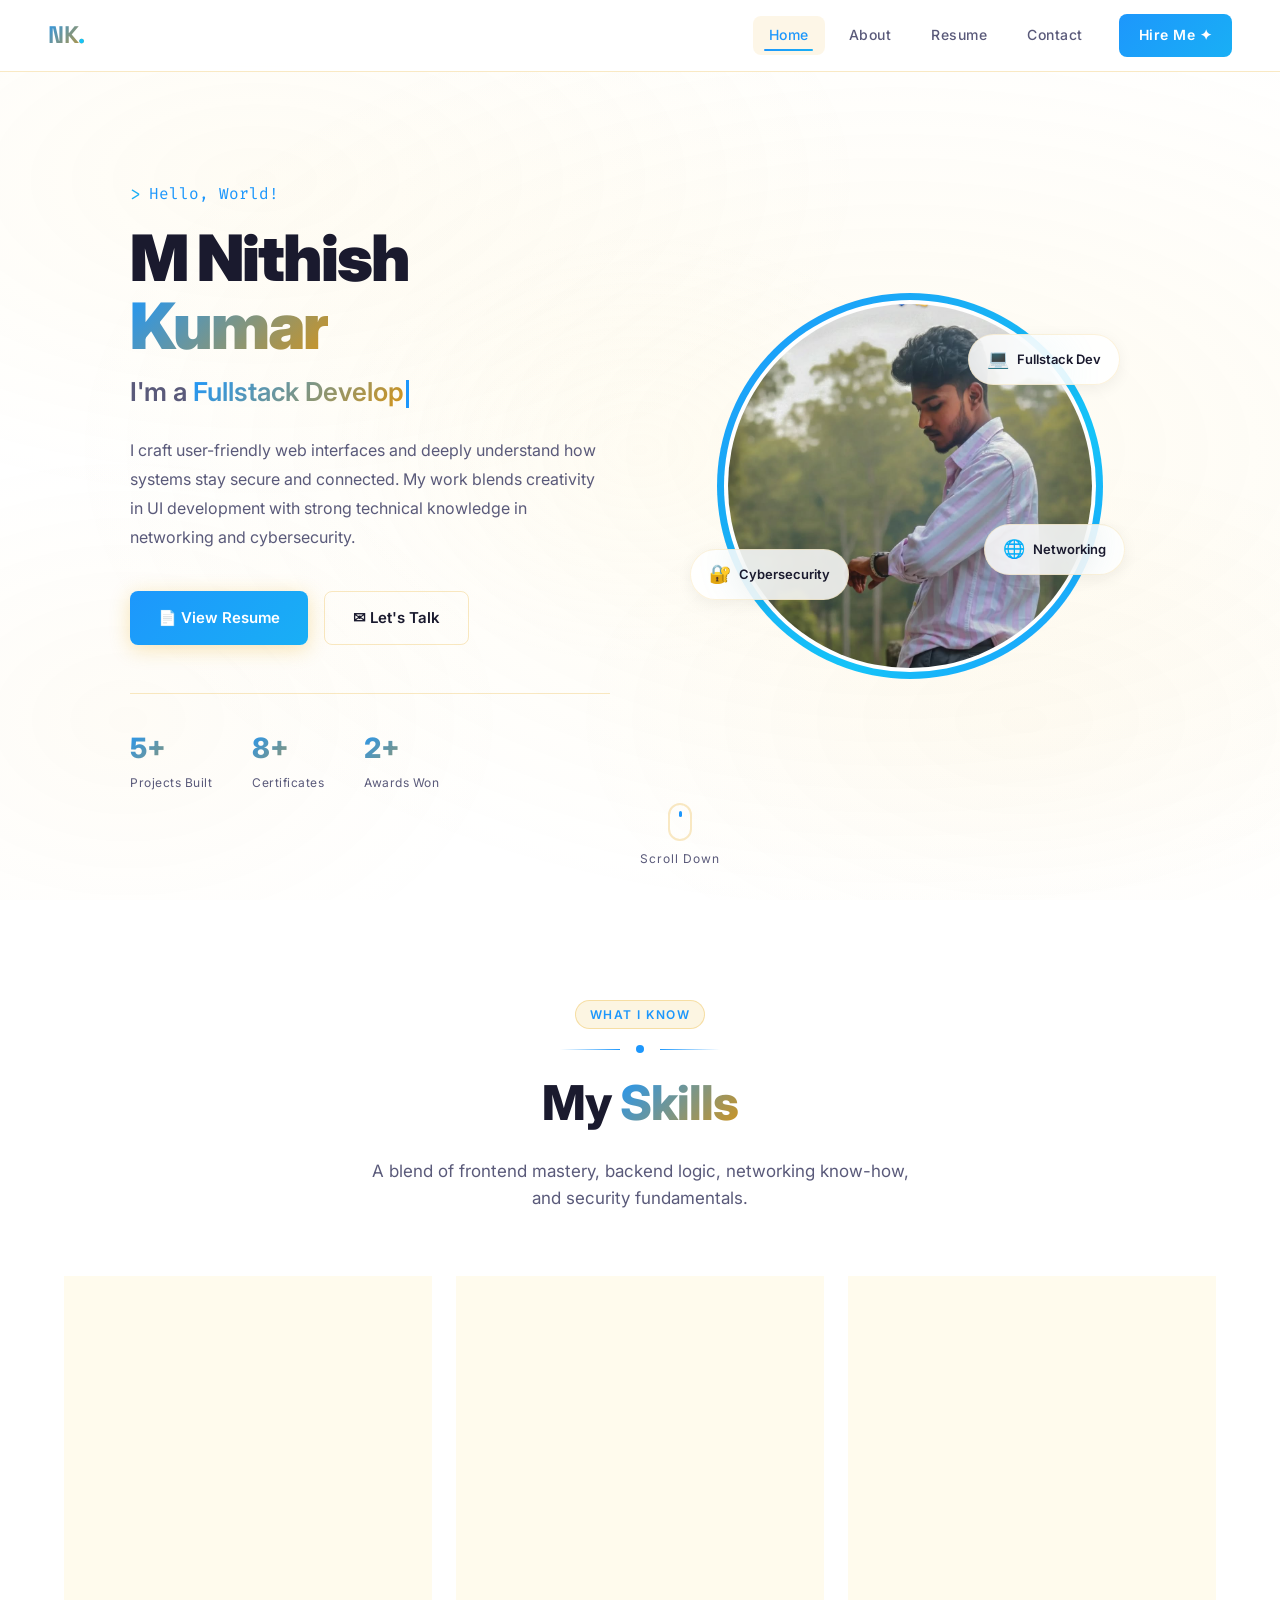
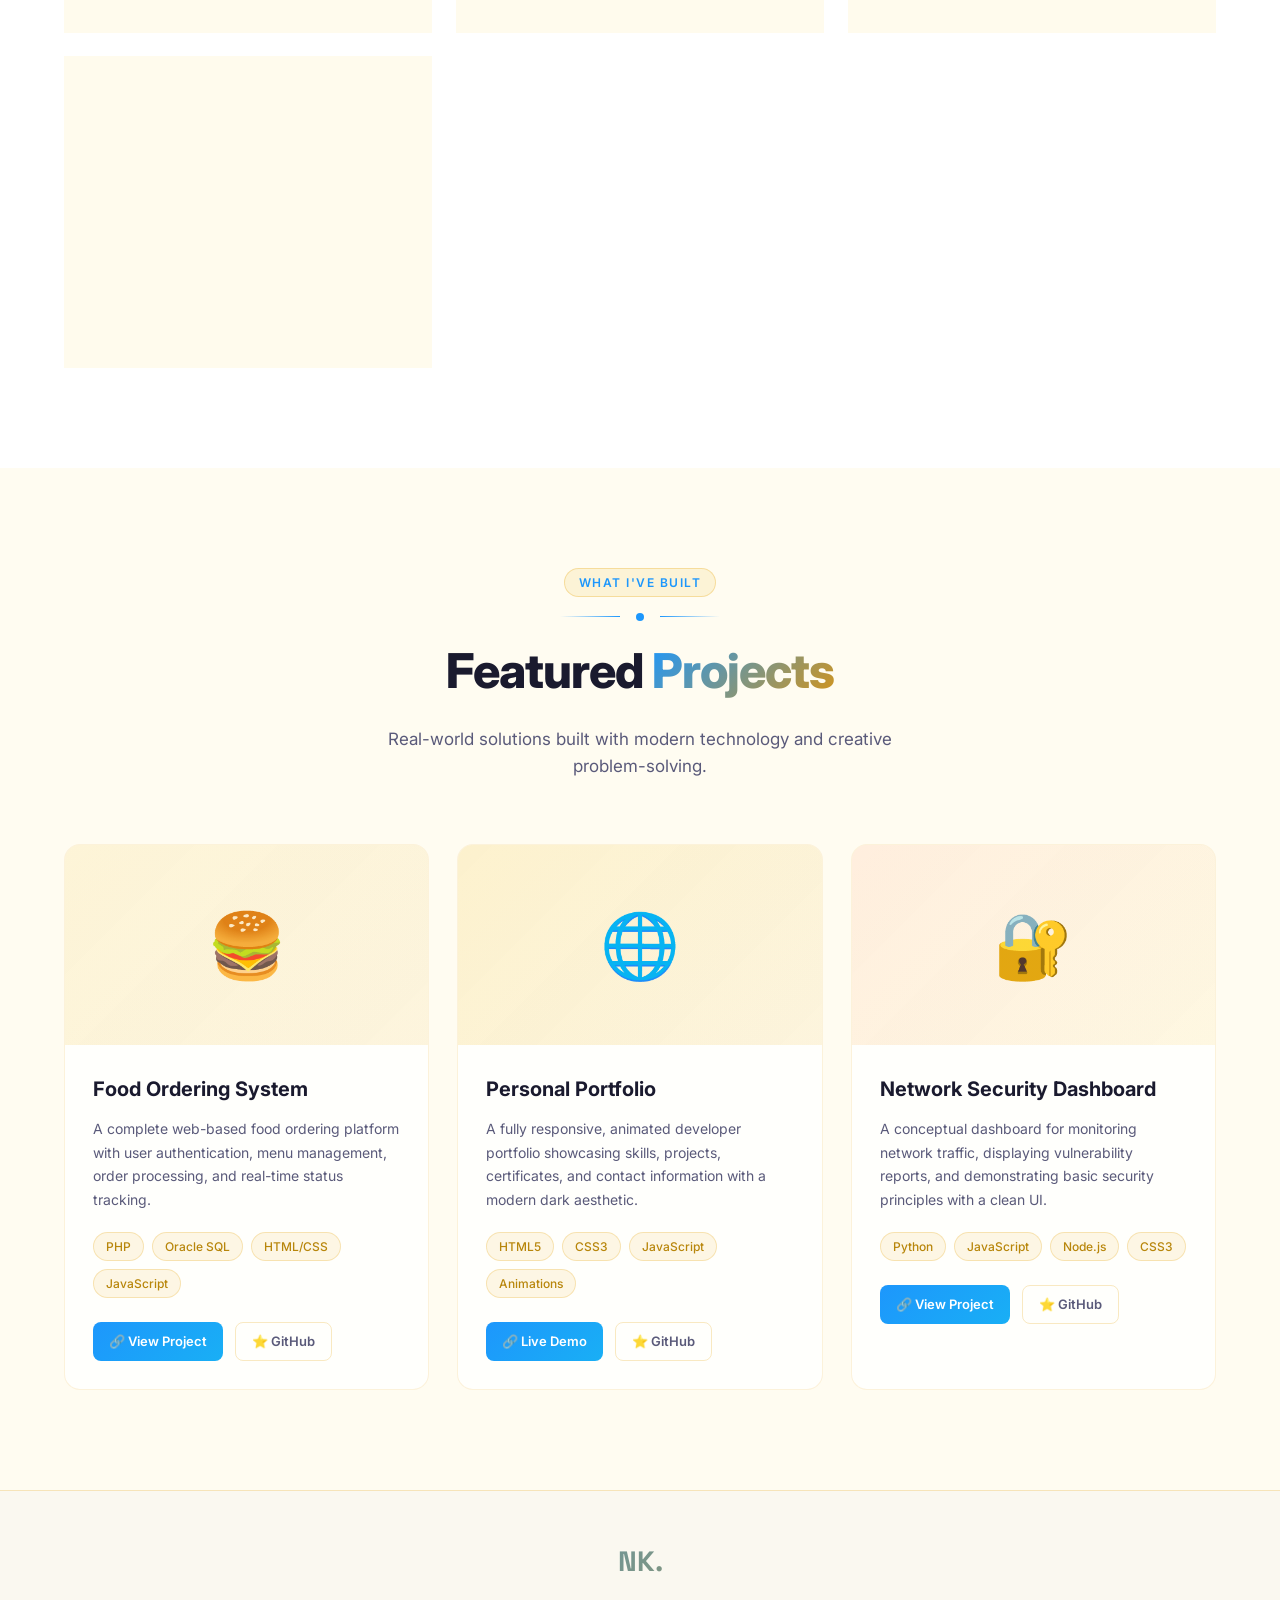
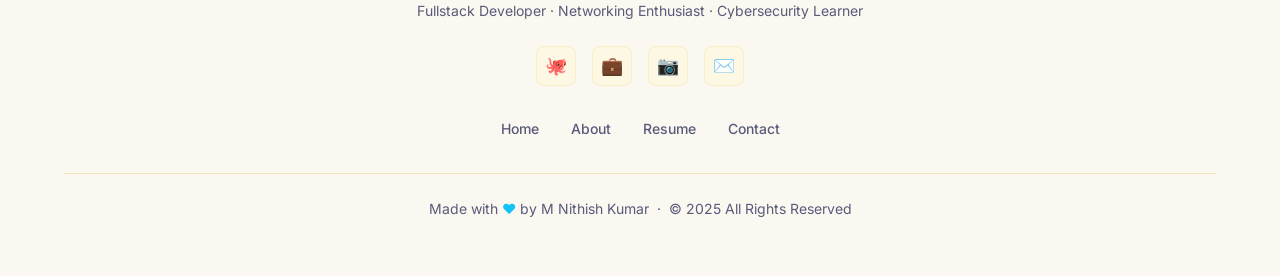
==== commit 13bec94b: "update portfolio" ====
--- a/index.html
+++ b/index.html
@@ -274,7 +274,7 @@
     }
 
     // ── Typed Text ──
-    const roles = ['Fullstack Developer', 'UI/UX Enthusiast', 'Network Engineer', 'Security Learner', 'Problem Solver'];
+    const roles = ['Fullstack Developer', 'UI/UX Enthusiast','Data analytics', 'Security Learner', 'Problem Solver'];
     let roleIdx = 0, charIdx = 0, isDeleting = false;
     function typeRole() {
       const el = document.getElementById('typedText');
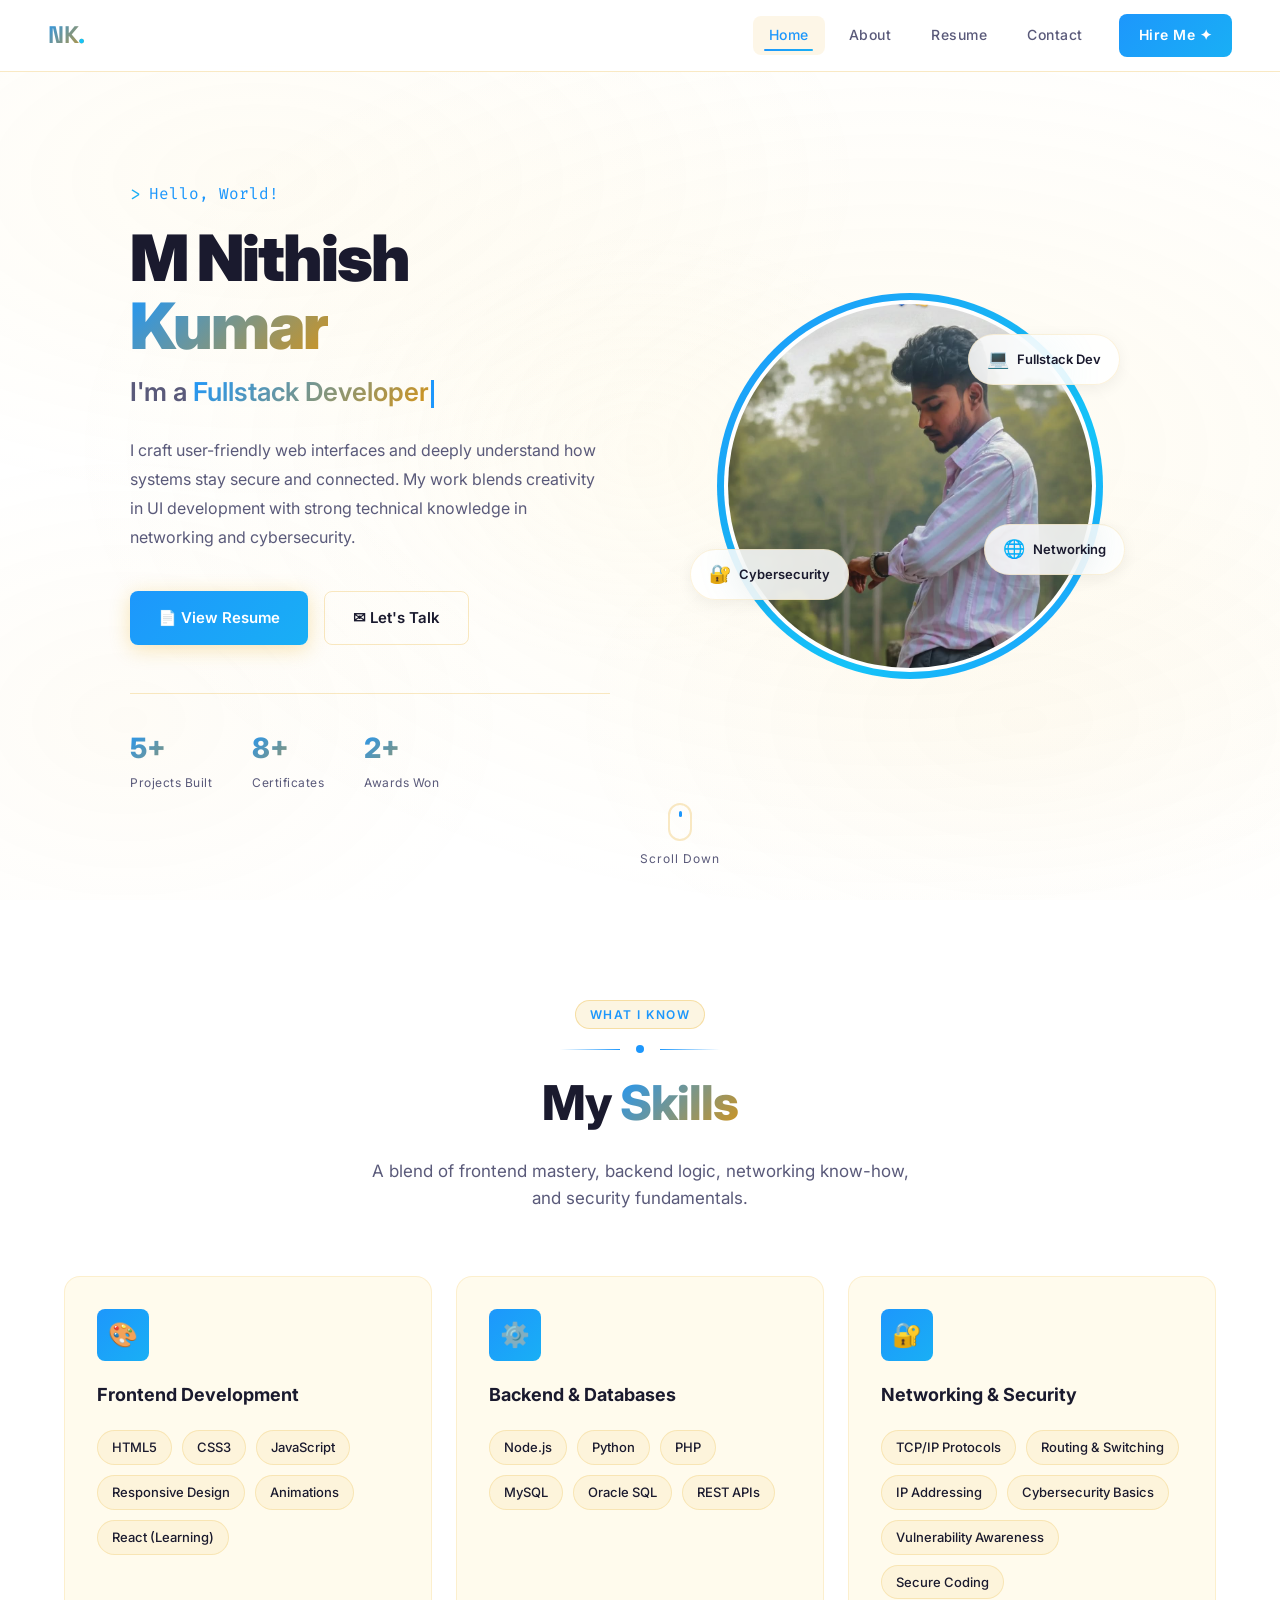
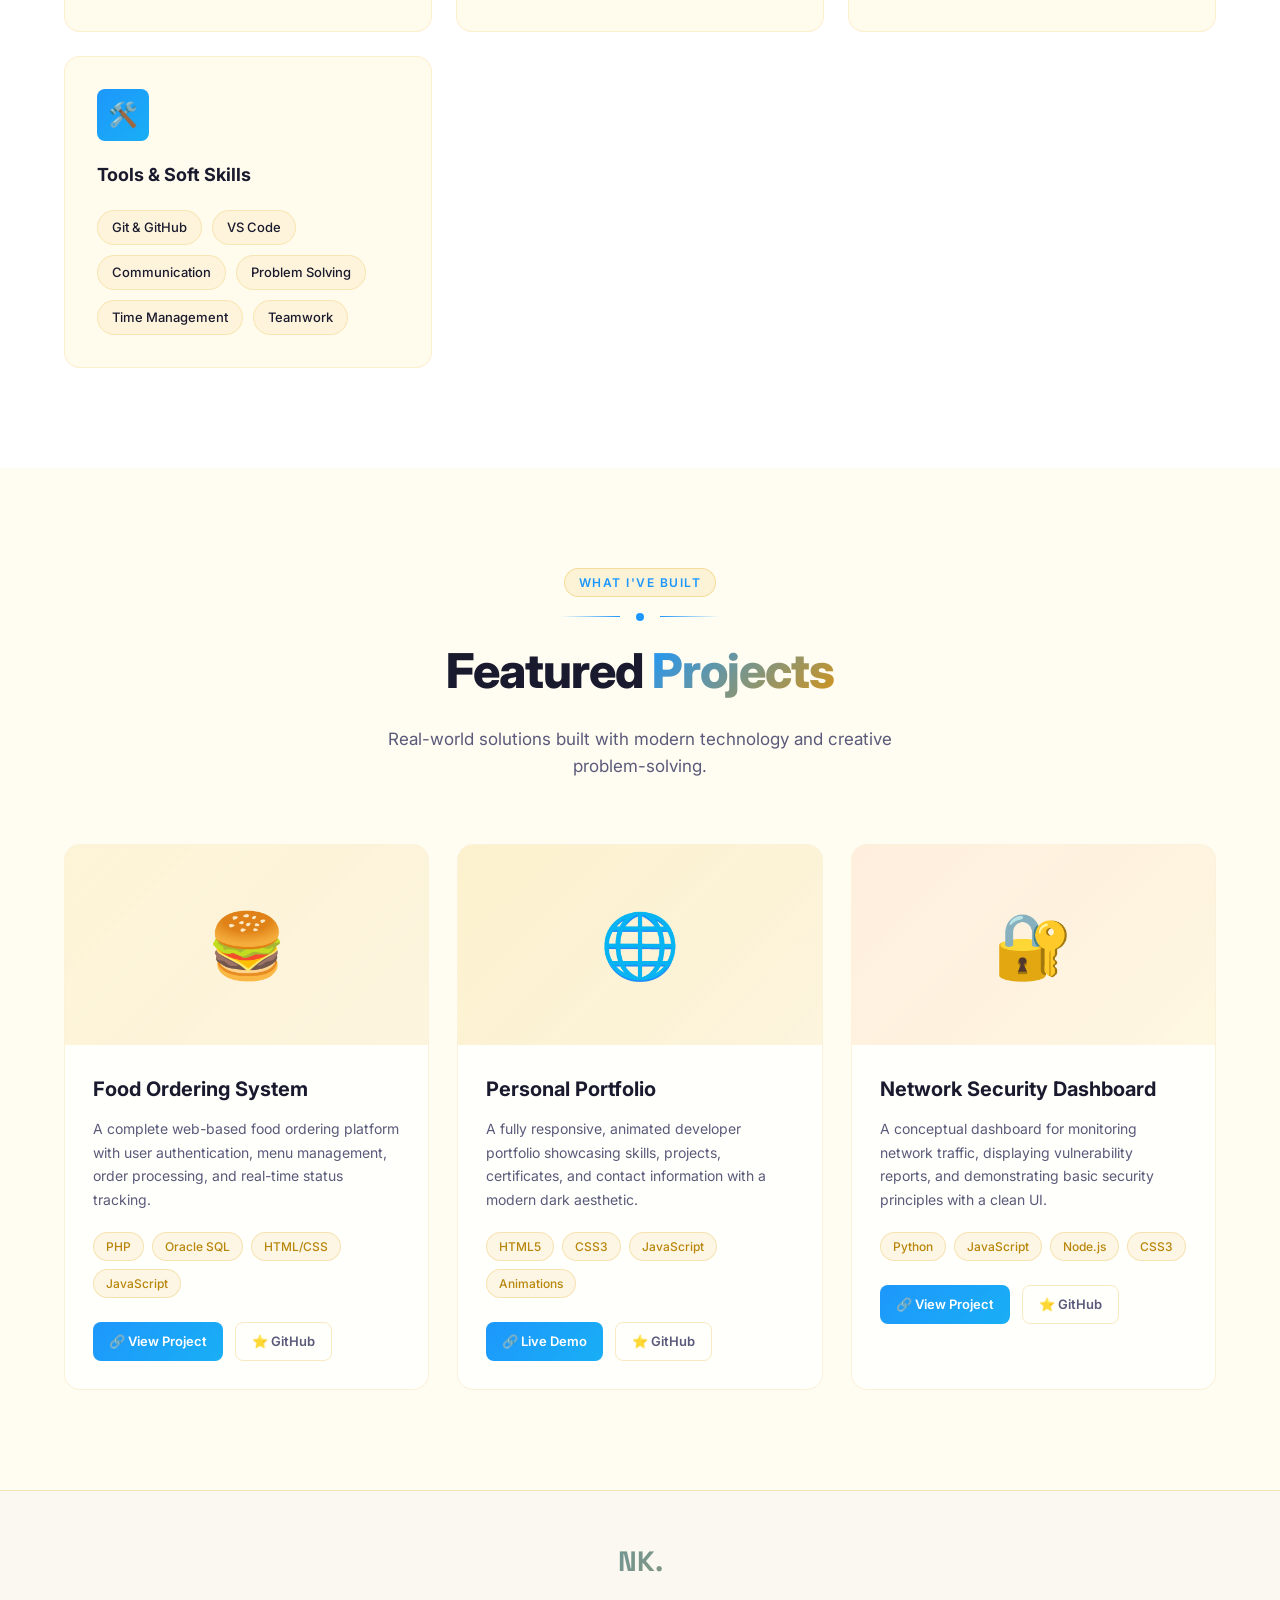
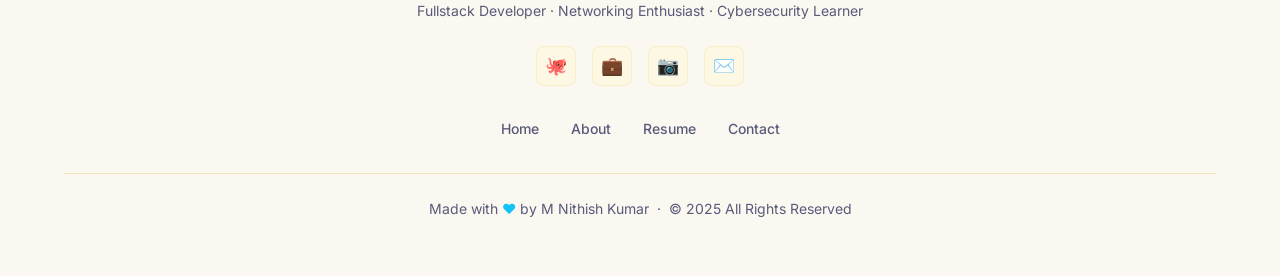
==== commit 67837124: "Update index.html" ====
--- a/index.html
+++ b/index.html
@@ -274,7 +274,7 @@
     }
 
     // ── Typed Text ──
-    const roles = ['Fullstack Developer', 'UI/UX Enthusiast','Data analytics', 'Security Learner', 'Problem Solver'];
+    const roles = ['Fullstack Developer','Data analytics', 'Security Learner', 'Problem Solver'];
     let roleIdx = 0, charIdx = 0, isDeleting = false;
     function typeRole() {
       const el = document.getElementById('typedText');
@@ -301,4 +301,4 @@
   </script>
 </body>
 
-</html>+</html>
